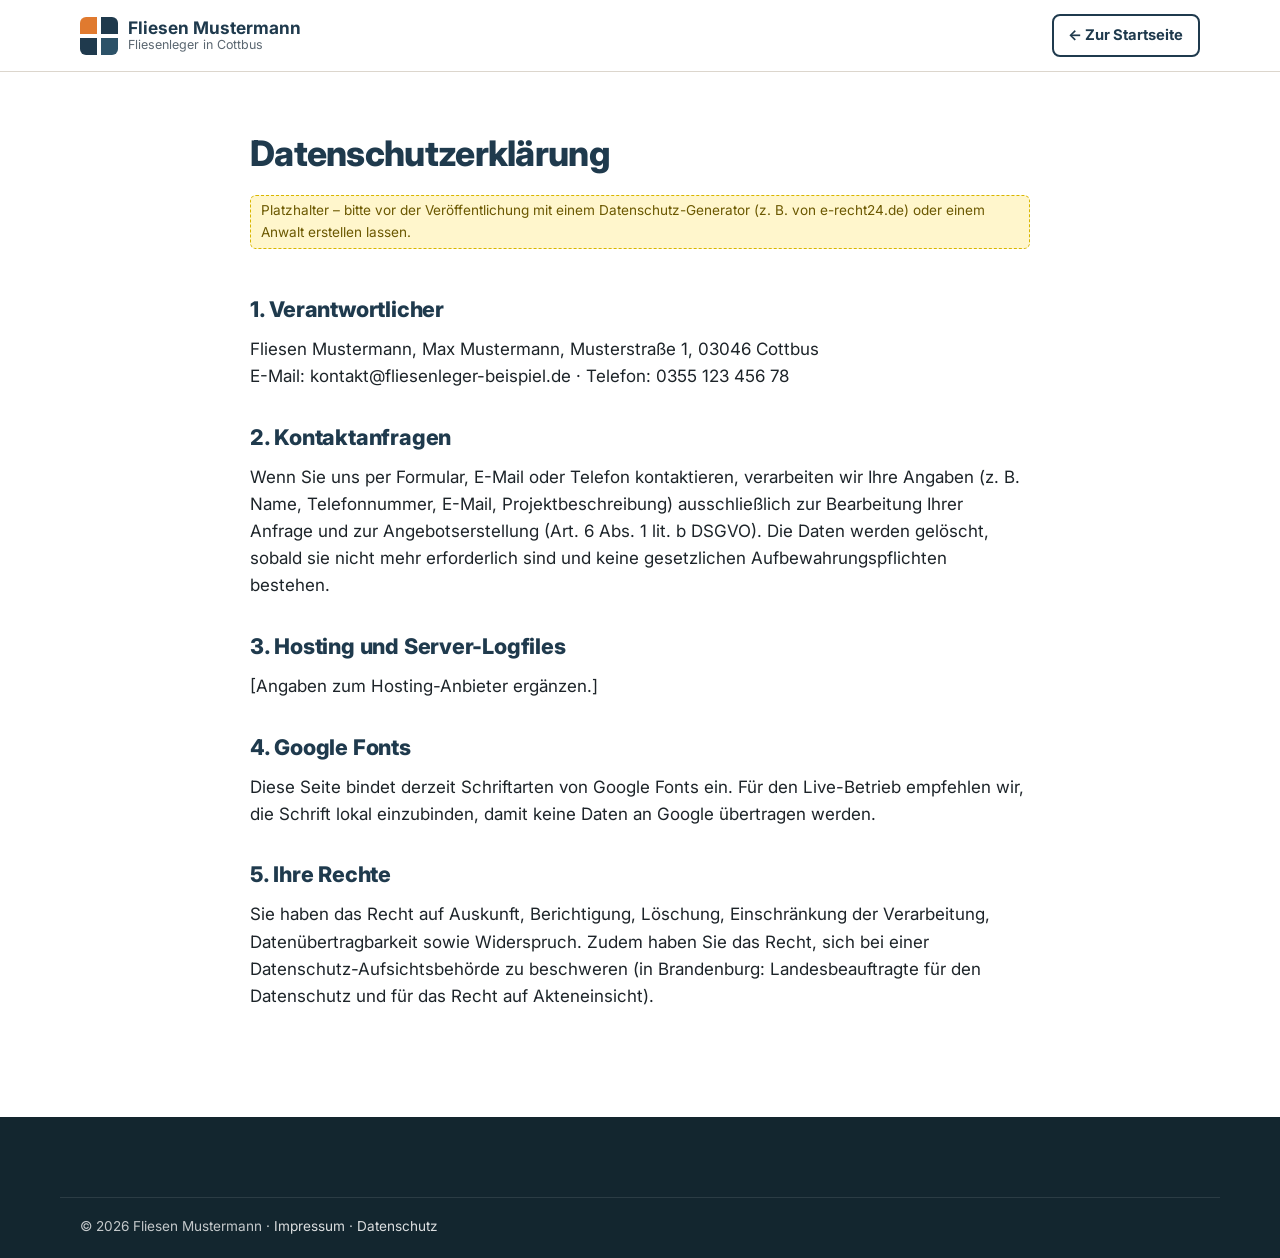
==== datenschutz.html @ 74e28499 "Website für Fliesenleger in Cottbus erstellen One-Page-Website mit Fokus auf Anfragen: Schnellanfrag" ====
<!doctype html>
<html lang="de">
<head>
  <meta charset="utf-8">
  <meta name="viewport" content="width=device-width, initial-scale=1">
  <title>Datenschutzerklärung – Fliesen Mustermann</title>
  <meta name="robots" content="noindex">
  <link rel="icon" href="img/favicon.svg" type="image/svg+xml">
  <link href="https://fonts.googleapis.com/css2?family=Inter:wght@400;500;600;700;800&display=swap" rel="stylesheet">
  <link rel="stylesheet" href="css/style.css">
</head>
<body>
  <header class="site-header">
    <div class="container header-inner">
      <a href="index.html" class="logo" aria-label="Zur Startseite">
        <span class="logo-mark" aria-hidden="true"></span>
        <span class="logo-text"><strong>Fliesen Mustermann</strong><small>Fliesenleger in Cottbus</small></span>
      </a>
      <a href="index.html" class="btn btn-ghost-dark btn-sm">← Zur Startseite</a>
    </div>
  </header>
  <main class="legal">
    <div class="container narrow">
      <h1>Datenschutzerklärung</h1>
      <p class="placeholder-note">Platzhalter – bitte vor der Veröffentlichung mit einem Datenschutz-Generator (z. B. von e-recht24.de) oder einem Anwalt erstellen lassen.</p>
      <h2>1. Verantwortlicher</h2>
      <p>Fliesen Mustermann, Max Mustermann, Musterstraße 1, 03046 Cottbus<br>E-Mail: kontakt@fliesenleger-beispiel.de · Telefon: 0355 123 456 78</p>
      <h2>2. Kontaktanfragen</h2>
      <p>Wenn Sie uns per Formular, E-Mail oder Telefon kontaktieren, verarbeiten wir Ihre Angaben (z. B. Name, Telefonnummer, E-Mail, Projektbeschreibung) ausschließlich zur Bearbeitung Ihrer Anfrage und zur Angebotserstellung (Art. 6 Abs. 1 lit. b DSGVO). Die Daten werden gelöscht, sobald sie nicht mehr erforderlich sind und keine gesetzlichen Aufbewahrungspflichten bestehen.</p>
      <h2>3. Hosting und Server-Logfiles</h2>
      <p>[Angaben zum Hosting-Anbieter ergänzen.]</p>
      <h2>4. Google Fonts</h2>
      <p>Diese Seite bindet derzeit Schriftarten von Google Fonts ein. Für den Live-Betrieb empfehlen wir, die Schrift lokal einzubinden, damit keine Daten an Google übertragen werden.</p>
      <h2>5. Ihre Rechte</h2>
      <p>Sie haben das Recht auf Auskunft, Berichtigung, Löschung, Einschränkung der Verarbeitung, Datenübertragbarkeit sowie Widerspruch. Zudem haben Sie das Recht, sich bei einer Datenschutz-Aufsichtsbehörde zu beschweren (in Brandenburg: Landesbeauftragte für den Datenschutz und für das Recht auf Akteneinsicht).</p>
    </div>
  </main>
  <footer class="site-footer">
    <p class="container copyright">© 2026 Fliesen Mustermann · <a href="impressum.html">Impressum</a> · <a href="datenschutz.html">Datenschutz</a></p>
  </footer>
</body>
</html>
---- css/style.css ----
/* ==========================================================
   Fliesen Mustermann – Stylesheet
   Farben zentral über Variablen anpassbar.
   ========================================================== */

:root {
  --c-primary: #1f3a4d;      /* Dunkles Petrol/Schiefer */
  --c-primary-2: #2c5268;
  --c-accent: #e07a2f;       /* Terrakotta – Handlungsaufforderungen */
  --c-accent-hover: #c8661d;
  --c-bg: #ffffff;
  --c-bg-alt: #f4f1ec;       /* warmes Hellgrau wie Fugenmörtel */
  --c-text: #1d2429;
  --c-muted: #5a6670;
  --c-border: #dcd6cd;
  --radius: 10px;
  --shadow: 0 10px 30px rgba(20, 35, 45, .12);
  --container: 1160px;
  --header-h: 72px;
}

*, *::before, *::after { box-sizing: border-box; }

html { scroll-behavior: smooth; scroll-padding-top: calc(var(--header-h) + 12px); }

body {
  margin: 0;
  font-family: "Inter", system-ui, -apple-system, "Segoe UI", Roboto, sans-serif;
  font-size: 17px;
  line-height: 1.6;
  color: var(--c-text);
  background: var(--c-bg);
  -webkit-font-smoothing: antialiased;
}

img, svg { max-width: 100%; display: block; }

a { color: var(--c-primary-2); }

h1, h2, h3 { line-height: 1.2; margin: 0 0 .6em; color: var(--c-primary); }
h1 { font-size: clamp(2rem, 4.2vw, 3.1rem); font-weight: 800; letter-spacing: -.02em; }
h2 { font-size: clamp(1.6rem, 3vw, 2.3rem); font-weight: 800; letter-spacing: -.01em; }
h3 { font-size: 1.15rem; font-weight: 700; }
p  { margin: 0 0 1em; }

.container { width: 100%; max-width: var(--container); margin: 0 auto; padding: 0 20px; }
.narrow { max-width: 820px; }

.skip-link {
  position: absolute; left: -999px; top: 8px; z-index: 200;
  background: var(--c-primary); color: #fff; padding: 8px 14px; border-radius: 6px;
}
.skip-link:focus { left: 8px; }

.eyebrow {
  text-transform: uppercase; letter-spacing: .12em; font-size: .8rem; font-weight: 700;
  color: var(--c-accent); margin-bottom: .6em;
}

.placeholder-note {
  display: inline-block; font-size: .85rem; background: #fff6cc; color: #6b5800;
  border: 1px dashed #d8b600; padding: 4px 10px; border-radius: 6px;
}

/* ---------- Buttons ---------- */
.btn {
  display: inline-flex; align-items: center; justify-content: center; gap: .5em;
  font: inherit; font-weight: 700; text-decoration: none; cursor: pointer;
  border: 2px solid transparent; border-radius: 8px; padding: .75em 1.3em;
  transition: background .2s, color .2s, border-color .2s, transform .1s;
}
.btn:active { transform: translateY(1px); }
.btn svg { width: 1.1em; height: 1.1em; fill: currentColor; }
.btn-primary { background: var(--c-accent); color: #fff; }
.btn-primary:hover { background: var(--c-accent-hover); }
.btn-ghost { border-color: rgba(255,255,255,.6); color: #fff; }
.btn-ghost:hover { background: rgba(255,255,255,.12); border-color: #fff; }
.btn-ghost-dark { border-color: var(--c-primary); color: var(--c-primary); background: #fff; }
.btn-sm { padding: .5em 1em; font-size: .92rem; }
.btn-lg { padding: .9em 1.6em; font-size: 1.05rem; }
.btn-block { width: 100%; }

:focus-visible { outline: 3px solid var(--c-accent); outline-offset: 2px; }

/* ---------- Header ---------- */
.site-header {
  position: sticky; top: 0; z-index: 100; height: var(--header-h);
  background: rgba(255,255,255,.96); backdrop-filter: blur(8px);
  border-bottom: 1px solid var(--c-border);
}
.header-inner { display: flex; align-items: center; gap: 24px; height: 100%; }

.logo { display: flex; align-items: center; gap: 10px; text-decoration: none; color: var(--c-primary); margin-right: auto; }
.logo-mark {
  width: 38px; height: 38px; border-radius: 6px; flex: none;
  background:
    linear-gradient(var(--c-accent), var(--c-accent)) 0 0 / 17px 17px no-repeat,
    linear-gradient(var(--c-primary), var(--c-primary)) 21px 0 / 17px 17px no-repeat,
    linear-gradient(var(--c-primary), var(--c-primary)) 0 21px / 17px 17px no-repeat,
    linear-gradient(var(--c-primary-2), var(--c-primary-2)) 21px 21px / 17px 17px no-repeat;
}
.logo-text { display: flex; flex-direction: column; line-height: 1.15; }
.logo-text strong { font-size: 1.08rem; }
.logo-text small { font-size: .78rem; color: var(--c-muted); }

.main-nav { display: flex; align-items: center; gap: 22px; }
.main-nav a:not(.btn) { color: var(--c-text); text-decoration: none; font-weight: 500; font-size: .95rem; }
.main-nav a:not(.btn):hover { color: var(--c-accent); }

.header-phone {
  display: flex; align-items: center; gap: 8px; font-weight: 700; text-decoration: none;
  color: var(--c-primary); white-space: nowrap;
}
.header-phone svg { width: 20px; height: 20px; fill: var(--c-accent); }

.nav-toggle { display: none; background: none; border: 0; padding: 8px; cursor: pointer; }
.nav-toggle span { display: block; width: 24px; height: 2px; background: var(--c-primary); margin: 5px 0; transition: .2s; }

/* ---------- Hero ---------- */
.hero {
  position: relative; overflow: hidden; color: #fff;
  background: linear-gradient(135deg, var(--c-primary) 0%, #16303f 100%);
  padding: 80px 0 90px;
}
.hero-pattern {
  position: absolute; inset: 0; opacity: .08;
  background-image:
    linear-gradient(rgba(255,255,255,1) 2px, transparent 2px),
    linear-gradient(90deg, rgba(255,255,255,1) 2px, transparent 2px);
  background-size: 64px 64px;
  mask-image: linear-gradient(90deg, transparent 0%, #000 70%);
  -webkit-mask-image: linear-gradient(90deg, transparent 0%, #000 70%);
}
.hero-inner { position: relative; display: grid; grid-template-columns: 1.25fr .9fr; gap: 56px; align-items: center; }
.hero h1 { color: #fff; }
.hero .eyebrow { color: #f3a66a; }
.lead { font-size: 1.15rem; color: rgba(255,255,255,.85); max-width: 40em; }
.hero-cta { display: flex; flex-wrap: wrap; gap: 14px; margin: 28px 0 22px; }
.hero-trust { list-style: none; padding: 0; margin: 0; display: flex; flex-wrap: wrap; gap: 8px 22px; font-size: .95rem; color: rgba(255,255,255,.88); }

.hero-card {
  background: #fff; color: var(--c-text); border-radius: 14px; padding: 28px;
  box-shadow: 0 25px 60px rgba(0,0,0,.3);
}
.hero-card h2 { font-size: 1.4rem; margin-bottom: .2em; }
.hero-card > p { color: var(--c-muted); font-size: .95rem; }

/* ---------- Forms ---------- */
form label { display: block; font-weight: 600; font-size: .9rem; margin-bottom: 14px; color: var(--c-primary); }
form input:not([type=checkbox]), form select, form textarea {
  display: block; width: 100%; margin-top: 6px; font: inherit; font-size: 1rem; font-weight: 400;
  padding: .7em .85em; border: 1.5px solid var(--c-border); border-radius: 8px; background: #fff; color: var(--c-text);
}
form input:focus, form select:focus, form textarea:focus { border-color: var(--c-primary-2); outline: none; box-shadow: 0 0 0 3px rgba(44,82,104,.18); }
form .invalid { border-color: #c0392b !important; }
form .check { display: flex; gap: 10px; align-items: flex-start; font-weight: 400; font-size: .85rem; color: var(--c-muted); }
form .check input { margin-top: 4px; width: 18px; height: 18px; flex: none; accent-color: var(--c-accent); }
form .check.invalid span { color: #c0392b; }
.form-row { display: grid; grid-template-columns: 1fr 1fr; gap: 0 16px; }
.form-status { margin: 12px 0 0; font-size: .95rem; min-height: 1.2em; }
.form-status.ok { color: #1e7b45; font-weight: 600; }
.form-status.err { color: #c0392b; }

/* ---------- Trust Bar ---------- */
.trust-bar { background: var(--c-bg-alt); border-bottom: 1px solid var(--c-border); }
.trust-grid { display: grid; grid-template-columns: repeat(4, 1fr); gap: 20px; padding-top: 28px; padding-bottom: 28px; text-align: center; }
.trust-grid strong { display: block; font-size: 1.8rem; font-weight: 800; color: var(--c-primary); }
.trust-grid span { font-size: .92rem; color: var(--c-muted); }

/* ---------- Sections ---------- */
.section { padding: 90px 0; }
.section-alt { background: var(--c-bg-alt); }
.section-dark { background: var(--c-primary); color: rgba(255,255,255,.88); }
.section-dark h2 { color: #fff; }
.section-dark .eyebrow { color: #f3a66a; }
.section-head { text-align: center; max-width: 720px; margin: 0 auto 48px; }
.section-head p { color: var(--c-muted); }

/* Cards */
.cards { display: grid; grid-template-columns: repeat(3, 1fr); gap: 24px; }
.card {
  background: #fff; border: 1px solid var(--c-border); border-radius: var(--radius); padding: 28px;
  transition: transform .2s, box-shadow .2s, border-color .2s;
}
.card:hover { transform: translateY(-4px); box-shadow: var(--shadow); border-color: transparent; }
.card p { color: var(--c-muted); margin: 0; font-size: .97rem; }
.card-icon {
  width: 56px; height: 56px; border-radius: 12px; display: grid; place-items: center;
  background: #fbeee3; margin-bottom: 18px;
}
.card-icon svg { width: 32px; height: 32px; fill: none; stroke: var(--c-accent); stroke-width: 2.4; stroke-linecap: round; stroke-linejoin: round; }

/* Split */
.split { display: grid; grid-template-columns: 1fr 1.1fr; gap: 60px; align-items: center; }

.benefits { list-style: none; padding: 0; margin: 0; display: grid; grid-template-columns: 1fr 1fr; gap: 20px; }
.benefits li { background: #fff; border-radius: var(--radius); padding: 22px; border-left: 4px solid var(--c-accent); }
.benefits h3 { margin-bottom: .35em; }
.benefits p { margin: 0; color: var(--c-muted); font-size: .95rem; }

/* Steps */
.steps { list-style: none; padding: 0; margin: 0; display: grid; grid-template-columns: repeat(4, 1fr); gap: 24px; counter-reset: s; }
.steps li { position: relative; text-align: center; padding: 0 8px; }
.steps li:not(:last-child)::after {
  content: ""; position: absolute; top: 28px; left: calc(50% + 40px); right: calc(-50% + 40px);
  border-top: 2px dashed var(--c-border);
}
.step-no {
  display: grid; place-items: center; width: 56px; height: 56px; margin: 0 auto 16px;
  border-radius: 50%; background: var(--c-primary); color: #fff; font-weight: 800; font-size: 1.3rem;
}
.steps p { color: var(--c-muted); font-size: .95rem; }

/* Gallery – Platzhalter-Kacheln mit Fliesenmustern (durch echte Fotos ersetzen) */
.gallery { display: grid; grid-template-columns: repeat(3, 1fr); gap: 18px; }
.tile-sample {
  position: relative; margin: 0; aspect-ratio: 4 / 3; border-radius: var(--radius); overflow: hidden;
  box-shadow: 0 4px 14px rgba(0,0,0,.08);
}
.tile-sample figcaption {
  position: absolute; left: 0; right: 0; bottom: 0; padding: 40px 18px 14px; color: #fff;
  background: linear-gradient(transparent, rgba(10,20,28,.8));
  display: flex; flex-direction: column;
}
.tile-sample figcaption span { font-size: .85rem; opacity: .85; }
.tile-sample img { width: 100%; height: 100%; object-fit: cover; }

.t1 { background-color: #e9eef0; background-image:
  linear-gradient(#cdd6da 2px, transparent 2px), linear-gradient(90deg, #cdd6da 2px, transparent 2px);
  background-size: 40px 40px; }
.t2 { background-color: #d8d3cb; background-image:
  linear-gradient(#bfb8ad 2px, transparent 2px), linear-gradient(90deg, #bfb8ad 2px, transparent 2px);
  background-size: 160px 80px; }
.t3 { background-color: #f7f7f5; background-image:
  linear-gradient(#d4d4d0 2px, transparent 2px),
  linear-gradient(90deg, #d4d4d0 2px, transparent 2px),
  linear-gradient(90deg, #d4d4d0 2px, transparent 2px);
  background-size: 60px 30px, 60px 60px, 60px 60px; background-position: 0 0, 0 0, 30px 30px; }
.t4 { background-color: #a89f92; background-image:
  linear-gradient(#8d8476 3px, transparent 3px), linear-gradient(90deg, #8d8476 3px, transparent 3px);
  background-size: 90px 90px; }
.t5 { background-color: #2f3d45; background-image:
  linear-gradient(#45555e 1px, transparent 1px), linear-gradient(90deg, #45555e 1px, transparent 1px);
  background-size: 18px 18px; }
.t6 { background-color: #b88a5c; background-image:
  repeating-linear-gradient(90deg, transparent 0 158px, #8e6740 158px 160px),
  repeating-linear-gradient(0deg, transparent 0 38px, #8e6740 38px 40px),
  repeating-linear-gradient(90deg, rgba(255,255,255,.06) 0 6px, transparent 6px 14px); }

/* Reviews */
.reviews { display: grid; grid-template-columns: repeat(3, 1fr); gap: 24px; }
.review { margin: 0; background: var(--c-bg-alt); border-radius: var(--radius); padding: 26px; }
.review .stars { color: #f0a500; letter-spacing: 2px; margin-bottom: 10px; }
.review p { font-style: italic; }
.review footer { color: var(--c-muted); font-size: .92rem; font-weight: 600; }

/* Places */
.places { list-style: none; padding: 0; margin: 0; display: grid; grid-template-columns: repeat(3, 1fr); gap: 10px; }
.places li { background: rgba(255,255,255,.08); border: 1px solid rgba(255,255,255,.15); border-radius: 8px; padding: 10px 14px; font-weight: 500; }
.places li::before { content: "📍 "; }

/* FAQ */
.faq details { border-bottom: 1px solid var(--c-border); padding: 4px 0; }
.faq summary {
  cursor: pointer; list-style: none; font-weight: 700; color: var(--c-primary); padding: 16px 40px 16px 0; position: relative;
}
.faq summary::-webkit-details-marker { display: none; }
.faq summary::after {
  content: "+"; position: absolute; right: 6px; top: 50%; transform: translateY(-50%);
  font-size: 1.5rem; color: var(--c-accent); transition: transform .2s;
}
.faq details[open] summary::after { transform: translateY(-50%) rotate(45deg); }
.faq details p { color: var(--c-muted); padding-right: 40px; }

/* Contact */
.contact { align-items: start; }
.contact-list { list-style: none; padding: 0; margin: 28px 0 0; display: grid; gap: 18px; }
.contact-list li { display: flex; align-items: center; gap: 14px; }
.contact-list small { display: block; color: var(--c-muted); font-size: .8rem; text-transform: uppercase; letter-spacing: .08em; }
.contact-list a, .contact-list span:not(.ci) { font-weight: 700; color: var(--c-primary); text-decoration: none; font-size: 1.05rem; word-break: break-word; }
.ci { width: 46px; height: 46px; border-radius: 50%; background: var(--c-primary); display: grid; place-items: center; flex: none; color: #fff; }
.ci svg { width: 22px; height: 22px; fill: #fff; }
.ci svg [fill=none] { fill: none; }
.contact-form { background: #fff; padding: 32px; border-radius: 14px; box-shadow: var(--shadow); }

/* Footer */
.site-footer { background: #13262f; color: rgba(255,255,255,.75); padding: 48px 0 20px; font-size: .95rem; }
.site-footer a { color: rgba(255,255,255,.85); text-decoration: none; }
.site-footer a:hover { color: #fff; text-decoration: underline; }
.site-footer strong { color: #fff; }
.footer-grid { display: grid; grid-template-columns: repeat(3, 1fr); gap: 28px; }
.footer-grid nav { display: flex; flex-direction: column; gap: 6px; }
.copyright { margin-top: 32px; padding-top: 18px; border-top: 1px solid rgba(255,255,255,.1); font-size: .85rem; }

.mobile-cta { display: none; }

/* Legal pages */
.legal { padding: 60px 0 90px; }
.legal h1 { font-size: 2.2rem; }
.legal h2 { font-size: 1.35rem; margin-top: 1.6em; }

/* ---------- Responsive ---------- */
@media (max-width: 1060px) {
  .main-nav a:not(.btn) { font-size: .9rem; }
  .main-nav { gap: 16px; }
  .header-phone span { display: none; }
}

@media (max-width: 960px) {
  .hero-inner, .split { grid-template-columns: 1fr; gap: 40px; }
  .cards, .reviews, .gallery { grid-template-columns: 1fr 1fr; }
  .steps { grid-template-columns: 1fr 1fr; row-gap: 40px; }
  .steps li::after { display: none; }
  .trust-grid { grid-template-columns: 1fr 1fr; }

  .nav-toggle { display: block; }
  .main-nav {
    position: fixed; top: var(--header-h); left: 0; right: 0; flex-direction: column; align-items: stretch; gap: 0;
    background: #fff; border-bottom: 1px solid var(--c-border); padding: 8px 20px 20px;
    transform: translateY(-120%); transition: transform .25s; box-shadow: var(--shadow); z-index: -1;
  }
  .main-nav.open { transform: none; }
  .main-nav a:not(.btn) { padding: 14px 0; border-bottom: 1px solid var(--c-bg-alt); font-size: 1rem; }
  .main-nav .btn { margin-top: 14px; }
  .nav-toggle[aria-expanded=true] span:nth-child(1) { transform: translateY(7px) rotate(45deg); }
  .nav-toggle[aria-expanded=true] span:nth-child(2) { opacity: 0; }
  .nav-toggle[aria-expanded=true] span:nth-child(3) { transform: translateY(-7px) rotate(-45deg); }
}

@media (max-width: 640px) {
  body { font-size: 16px; padding-bottom: 72px; }
  .section { padding: 64px 0; }
  .hero { padding: 48px 0 56px; }
  .hero-cta .btn { width: 100%; }
  .hero-card, .contact-form { padding: 22px; }
  .cards, .reviews, .gallery, .benefits, .form-row, .footer-grid { grid-template-columns: 1fr; }
  .steps { grid-template-columns: 1fr; }
  .places { grid-template-columns: 1fr 1fr; }
  .logo-text small { display: none; }

  .mobile-cta {
    display: grid; grid-template-columns: 1fr 1.4fr; gap: 10px;
    position: fixed; left: 0; right: 0; bottom: 0; z-index: 90;
    padding: 10px 12px calc(10px + env(safe-area-inset-bottom));
    background: #fff; border-top: 1px solid var(--c-border); box-shadow: 0 -6px 20px rgba(0,0,0,.08);
  }
  .mobile-cta .btn { padding: .8em .6em; }
}

@media (prefers-reduced-motion: reduce) {
  html { scroll-behavior: auto; }
  *, *::before, *::after { transition: none !important; }
}
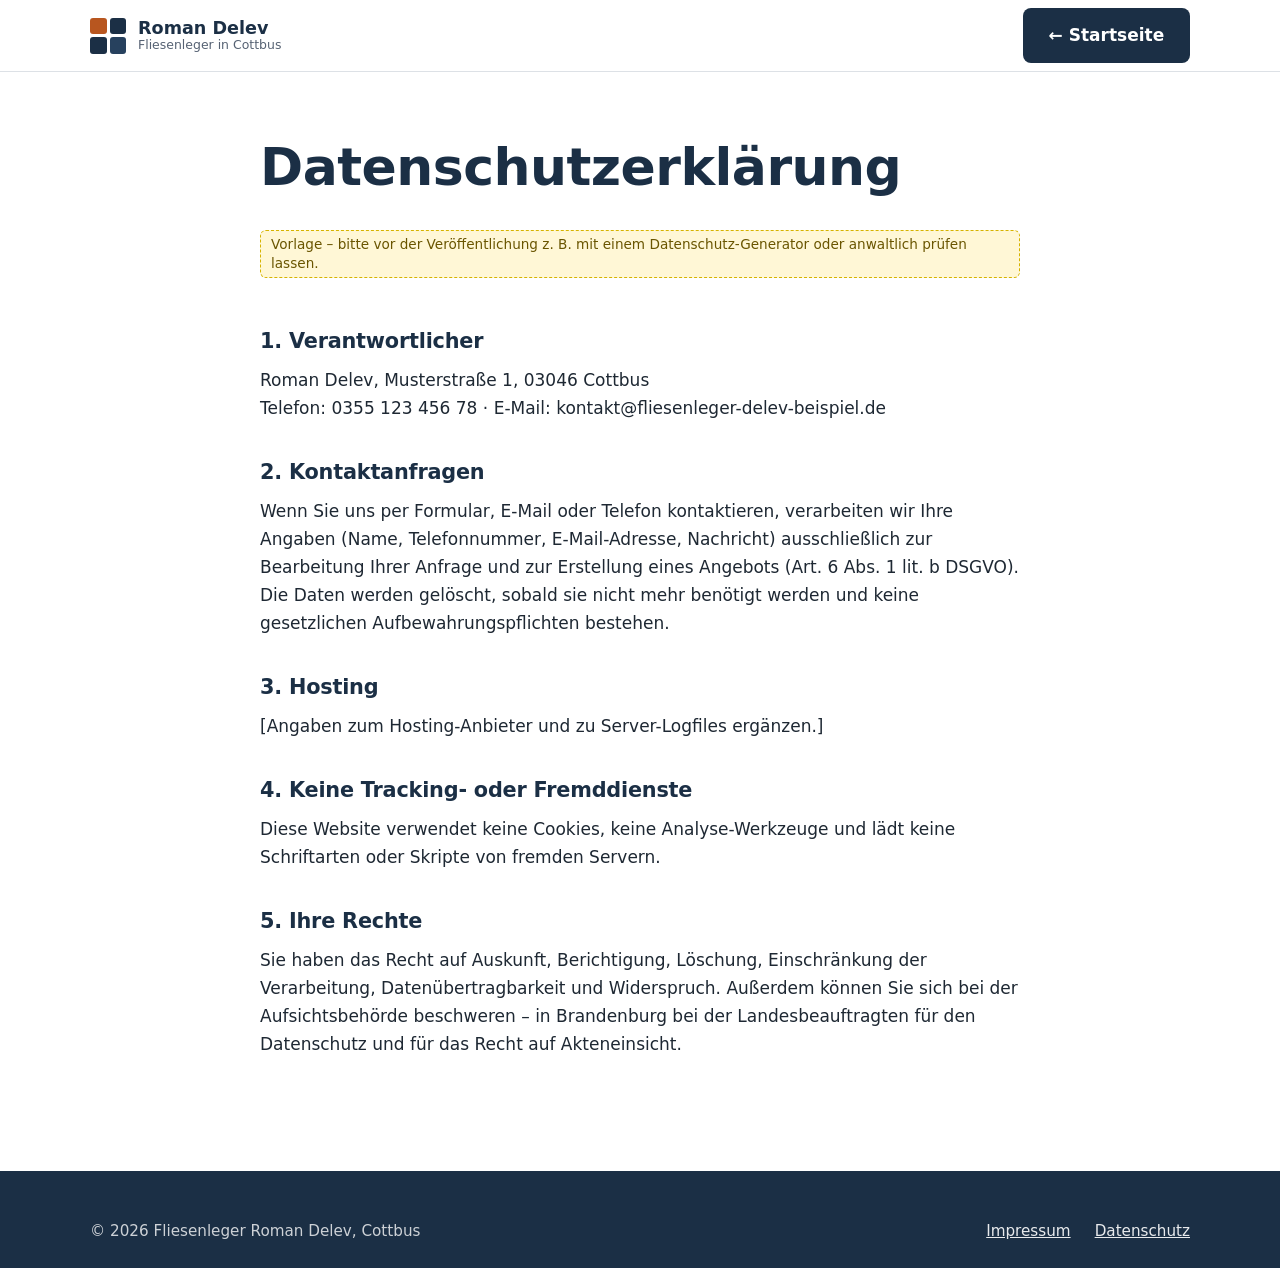
==== commit 38c0a966: "Website für Fliesenleger Roman Delev neu aufbauen One-Pager mit Start, Leistungen, Über uns, Referen" ====
--- a/datenschutz.html
+++ b/datenschutz.html
@@ -3,40 +3,42 @@
 <head>
   <meta charset="utf-8">
   <meta name="viewport" content="width=device-width, initial-scale=1">
-  <title>Datenschutzerklärung – Fliesen Mustermann</title>
+  <title>Datenschutzerklärung – Fliesenleger Roman Delev, Cottbus</title>
   <meta name="robots" content="noindex">
   <link rel="icon" href="img/favicon.svg" type="image/svg+xml">
-  <link href="https://fonts.googleapis.com/css2?family=Inter:wght@400;500;600;700;800&display=swap" rel="stylesheet">
   <link rel="stylesheet" href="css/style.css">
 </head>
 <body>
   <header class="site-header">
     <div class="container header-inner">
       <a href="index.html" class="logo" aria-label="Zur Startseite">
-        <span class="logo-mark" aria-hidden="true"></span>
-        <span class="logo-text"><strong>Fliesen Mustermann</strong><small>Fliesenleger in Cottbus</small></span>
+        <span class="logo-mark" aria-hidden="true"><i></i><i></i><i></i><i></i></span>
+        <span class="logo-text"><strong>Roman Delev</strong><small>Fliesenleger in Cottbus</small></span>
       </a>
-      <a href="index.html" class="btn btn-ghost-dark btn-sm">← Zur Startseite</a>
+      <a href="index.html" class="btn btn-primary">← Startseite</a>
     </div>
   </header>
   <main class="legal">
-    <div class="container narrow">
+    <div class="container">
       <h1>Datenschutzerklärung</h1>
-      <p class="placeholder-note">Platzhalter – bitte vor der Veröffentlichung mit einem Datenschutz-Generator (z. B. von e-recht24.de) oder einem Anwalt erstellen lassen.</p>
+      <p class="placeholder-note">Vorlage – bitte vor der Veröffentlichung z. B. mit einem Datenschutz-Generator oder anwaltlich prüfen lassen.</p>
       <h2>1. Verantwortlicher</h2>
-      <p>Fliesen Mustermann, Max Mustermann, Musterstraße 1, 03046 Cottbus<br>E-Mail: kontakt@fliesenleger-beispiel.de · Telefon: 0355 123 456 78</p>
+      <p>Roman Delev, Musterstraße 1, 03046 Cottbus<br>Telefon: 0355 123 456 78 · E-Mail: kontakt@fliesenleger-delev-beispiel.de</p>
       <h2>2. Kontaktanfragen</h2>
-      <p>Wenn Sie uns per Formular, E-Mail oder Telefon kontaktieren, verarbeiten wir Ihre Angaben (z. B. Name, Telefonnummer, E-Mail, Projektbeschreibung) ausschließlich zur Bearbeitung Ihrer Anfrage und zur Angebotserstellung (Art. 6 Abs. 1 lit. b DSGVO). Die Daten werden gelöscht, sobald sie nicht mehr erforderlich sind und keine gesetzlichen Aufbewahrungspflichten bestehen.</p>
-      <h2>3. Hosting und Server-Logfiles</h2>
-      <p>[Angaben zum Hosting-Anbieter ergänzen.]</p>
-      <h2>4. Google Fonts</h2>
-      <p>Diese Seite bindet derzeit Schriftarten von Google Fonts ein. Für den Live-Betrieb empfehlen wir, die Schrift lokal einzubinden, damit keine Daten an Google übertragen werden.</p>
+      <p>Wenn Sie uns per Formular, E-Mail oder Telefon kontaktieren, verarbeiten wir Ihre Angaben (Name, Telefonnummer, E-Mail-Adresse, Nachricht) ausschließlich zur Bearbeitung Ihrer Anfrage und zur Erstellung eines Angebots (Art. 6 Abs. 1 lit. b DSGVO). Die Daten werden gelöscht, sobald sie nicht mehr benötigt werden und keine gesetzlichen Aufbewahrungspflichten bestehen.</p>
+      <h2>3. Hosting</h2>
+      <p>[Angaben zum Hosting-Anbieter und zu Server-Logfiles ergänzen.]</p>
+      <h2>4. Keine Tracking- oder Fremddienste</h2>
+      <p>Diese Website verwendet keine Cookies, keine Analyse-Werkzeuge und lädt keine Schriftarten oder Skripte von fremden Servern.</p>
       <h2>5. Ihre Rechte</h2>
-      <p>Sie haben das Recht auf Auskunft, Berichtigung, Löschung, Einschränkung der Verarbeitung, Datenübertragbarkeit sowie Widerspruch. Zudem haben Sie das Recht, sich bei einer Datenschutz-Aufsichtsbehörde zu beschweren (in Brandenburg: Landesbeauftragte für den Datenschutz und für das Recht auf Akteneinsicht).</p>
+      <p>Sie haben das Recht auf Auskunft, Berichtigung, Löschung, Einschränkung der Verarbeitung, Datenübertragbarkeit und Widerspruch. Außerdem können Sie sich bei der Aufsichtsbehörde beschweren – in Brandenburg bei der Landesbeauftragten für den Datenschutz und für das Recht auf Akteneinsicht.</p>
     </div>
   </main>
   <footer class="site-footer">
-    <p class="container copyright">© 2026 Fliesen Mustermann · <a href="impressum.html">Impressum</a> · <a href="datenschutz.html">Datenschutz</a></p>
+    <div class="container footer-inner">
+      <span>© 2026 Fliesenleger Roman Delev, Cottbus</span>
+      <nav class="footer-nav" aria-label="Rechtliches"><a href="impressum.html">Impressum</a><a href="datenschutz.html">Datenschutz</a></nav>
+    </div>
   </footer>
 </body>
 </html>
--- a/css/style.css
+++ b/css/style.css
@@ -1,353 +1,275 @@
 /* ==========================================================
-   Fliesen Mustermann – Stylesheet
-   Farben zentral über Variablen anpassbar.
+   Fliesenleger Roman Delev – Stylesheet
+   Farben und Abstände zentral hier anpassen.
    ========================================================== */
 
 :root {
-  --c-primary: #1f3a4d;      /* Dunkles Petrol/Schiefer */
-  --c-primary-2: #2c5268;
-  --c-accent: #e07a2f;       /* Terrakotta – Handlungsaufforderungen */
-  --c-accent-hover: #c8661d;
-  --c-bg: #ffffff;
-  --c-bg-alt: #f4f1ec;       /* warmes Hellgrau wie Fugenmörtel */
-  --c-text: #1d2429;
-  --c-muted: #5a6670;
-  --c-border: #dcd6cd;
+  --navy: #1b2f45;          /* Dunkelblau: Kopf, Überschriften */
+  --navy-2: #27415e;
+  --grey: #f2f3f5;          /* Hellgrau: Abschnitts-Hintergrund */
+  --line: #dde1e6;
+  --text: #1e2833;
+  --muted: #566273;
+  --accent: #b8561f;        /* Warmer Akzent (Terrakotta), Kontrast zu Weiß 4.8:1 */
+  --accent-hover: #9e4718;
+  --accent-light: #f0a36b;  /* Akzent auf dunklem Grund */
+  --white: #fff;
   --radius: 10px;
-  --shadow: 0 10px 30px rgba(20, 35, 45, .12);
-  --container: 1160px;
+  --shadow: 0 12px 32px rgba(27, 47, 69, .10);
+  --container: 1140px;
   --header-h: 72px;
+  --font: system-ui, -apple-system, "Segoe UI", Roboto, "Helvetica Neue", Arial, sans-serif;
 }
 
 *, *::before, *::after { box-sizing: border-box; }
 
-html { scroll-behavior: smooth; scroll-padding-top: calc(var(--header-h) + 12px); }
+html { scroll-behavior: smooth; scroll-padding-top: calc(var(--header-h) + 8px); -webkit-text-size-adjust: 100%; }
 
 body {
   margin: 0;
-  font-family: "Inter", system-ui, -apple-system, "Segoe UI", Roboto, sans-serif;
-  font-size: 17px;
-  line-height: 1.6;
-  color: var(--c-text);
-  background: var(--c-bg);
-  -webkit-font-smoothing: antialiased;
-}
-
-img, svg { max-width: 100%; display: block; }
-
-a { color: var(--c-primary-2); }
-
-h1, h2, h3 { line-height: 1.2; margin: 0 0 .6em; color: var(--c-primary); }
-h1 { font-size: clamp(2rem, 4.2vw, 3.1rem); font-weight: 800; letter-spacing: -.02em; }
-h2 { font-size: clamp(1.6rem, 3vw, 2.3rem); font-weight: 800; letter-spacing: -.01em; }
+  font-family: var(--font);
+  font-size: 1.0625rem;
+  line-height: 1.65;
+  color: var(--text);
+  background: var(--white);
+}
+
+img, svg { display: block; max-width: 100%; }
+img { height: auto; }
+a { color: var(--navy-2); }
+address { font-style: normal; }
+code { font-size: .9em; }
+
+h1, h2, h3 { color: var(--navy); line-height: 1.2; margin: 0 0 .6em; letter-spacing: -.01em; }
+h1 { font-size: clamp(2rem, 5vw, 3.25rem); font-weight: 800; }
+h2 { font-size: clamp(1.6rem, 3.2vw, 2.25rem); font-weight: 800; }
 h3 { font-size: 1.15rem; font-weight: 700; }
 p  { margin: 0 0 1em; }
 
 .container { width: 100%; max-width: var(--container); margin: 0 auto; padding: 0 20px; }
-.narrow { max-width: 820px; }
-
-.skip-link {
-  position: absolute; left: -999px; top: 8px; z-index: 200;
-  background: var(--c-primary); color: #fff; padding: 8px 14px; border-radius: 6px;
-}
+.center { text-align: center; margin: 48px 0 0; }
+
+.sr-only { position: absolute; width: 1px; height: 1px; overflow: hidden; clip: rect(0 0 0 0); }
+.skip-link { position: absolute; left: -9999px; top: 8px; z-index: 300; background: var(--navy); color: #fff; padding: 8px 14px; border-radius: 6px; }
 .skip-link:focus { left: 8px; }
-
-.eyebrow {
-  text-transform: uppercase; letter-spacing: .12em; font-size: .8rem; font-weight: 700;
-  color: var(--c-accent); margin-bottom: .6em;
-}
+:focus-visible { outline: 3px solid var(--accent); outline-offset: 3px; }
+
+.eyebrow { margin: 0 0 .5em; font-size: .8rem; font-weight: 700; letter-spacing: .14em; text-transform: uppercase; color: var(--accent-hover); }
 
 .placeholder-note {
-  display: inline-block; font-size: .85rem; background: #fff6cc; color: #6b5800;
-  border: 1px dashed #d8b600; padding: 4px 10px; border-radius: 6px;
+  display: inline-block; font-size: .85rem; line-height: 1.4; padding: 4px 10px; border-radius: 6px;
+  background: #fff7d6; color: #6a5500; border: 1px dashed #d6b300;
 }
 
 /* ---------- Buttons ---------- */
 .btn {
   display: inline-flex; align-items: center; justify-content: center; gap: .5em;
+  min-height: 48px; padding: .7em 1.4em; border: 2px solid transparent; border-radius: 8px;
   font: inherit; font-weight: 700; text-decoration: none; cursor: pointer;
-  border: 2px solid transparent; border-radius: 8px; padding: .75em 1.3em;
-  transition: background .2s, color .2s, border-color .2s, transform .1s;
-}
-.btn:active { transform: translateY(1px); }
-.btn svg { width: 1.1em; height: 1.1em; fill: currentColor; }
-.btn-primary { background: var(--c-accent); color: #fff; }
-.btn-primary:hover { background: var(--c-accent-hover); }
-.btn-ghost { border-color: rgba(255,255,255,.6); color: #fff; }
-.btn-ghost:hover { background: rgba(255,255,255,.12); border-color: #fff; }
-.btn-ghost-dark { border-color: var(--c-primary); color: var(--c-primary); background: #fff; }
-.btn-sm { padding: .5em 1em; font-size: .92rem; }
-.btn-lg { padding: .9em 1.6em; font-size: 1.05rem; }
+  transition: background-color .2s, border-color .2s, color .2s;
+}
+.btn svg { width: 1.15em; height: 1.15em; }
+.btn-accent { background: var(--accent); color: #fff; }
+.btn-accent:hover { background: var(--accent-hover); }
+.btn-primary { background: var(--navy); color: #fff; }
+.btn-primary:hover { background: var(--navy-2); }
+.btn-outline-light { border-color: rgba(255,255,255,.55); color: #fff; }
+.btn-outline-light:hover { border-color: #fff; background: rgba(255,255,255,.1); }
+.btn-lg { font-size: 1.05rem; padding: .85em 1.7em; }
 .btn-block { width: 100%; }
-
-:focus-visible { outline: 3px solid var(--c-accent); outline-offset: 2px; }
 
 /* ---------- Header ---------- */
 .site-header {
   position: sticky; top: 0; z-index: 100; height: var(--header-h);
-  background: rgba(255,255,255,.96); backdrop-filter: blur(8px);
-  border-bottom: 1px solid var(--c-border);
-}
-.header-inner { display: flex; align-items: center; gap: 24px; height: 100%; }
-
-.logo { display: flex; align-items: center; gap: 10px; text-decoration: none; color: var(--c-primary); margin-right: auto; }
-.logo-mark {
-  width: 38px; height: 38px; border-radius: 6px; flex: none;
-  background:
-    linear-gradient(var(--c-accent), var(--c-accent)) 0 0 / 17px 17px no-repeat,
-    linear-gradient(var(--c-primary), var(--c-primary)) 21px 0 / 17px 17px no-repeat,
-    linear-gradient(var(--c-primary), var(--c-primary)) 0 21px / 17px 17px no-repeat,
-    linear-gradient(var(--c-primary-2), var(--c-primary-2)) 21px 21px / 17px 17px no-repeat;
-}
+  background: rgba(255,255,255,.97); border-bottom: 1px solid var(--line);
+}
+.header-inner { display: flex; align-items: center; gap: 32px; height: 100%; }
+
+.logo { display: flex; align-items: center; gap: 12px; margin-right: auto; color: var(--navy); text-decoration: none; }
+.logo-mark { display: grid; grid-template-columns: 1fr 1fr; gap: 3px; width: 36px; height: 36px; flex: none; }
+.logo-mark i { border-radius: 3px; background: var(--navy); }
+.logo-mark i:first-child { background: var(--accent); }
+.logo-mark i:last-child { background: var(--navy-2); }
 .logo-text { display: flex; flex-direction: column; line-height: 1.15; }
-.logo-text strong { font-size: 1.08rem; }
-.logo-text small { font-size: .78rem; color: var(--c-muted); }
-
-.main-nav { display: flex; align-items: center; gap: 22px; }
-.main-nav a:not(.btn) { color: var(--c-text); text-decoration: none; font-weight: 500; font-size: .95rem; }
-.main-nav a:not(.btn):hover { color: var(--c-accent); }
-
-.header-phone {
-  display: flex; align-items: center; gap: 8px; font-weight: 700; text-decoration: none;
-  color: var(--c-primary); white-space: nowrap;
-}
-.header-phone svg { width: 20px; height: 20px; fill: var(--c-accent); }
-
-.nav-toggle { display: none; background: none; border: 0; padding: 8px; cursor: pointer; }
-.nav-toggle span { display: block; width: 24px; height: 2px; background: var(--c-primary); margin: 5px 0; transition: .2s; }
+.logo-text strong { font-size: 1.1rem; }
+.logo-text small { font-size: .78rem; color: var(--muted); }
+
+.main-nav { display: flex; gap: 28px; }
+.main-nav a { color: var(--text); text-decoration: none; font-weight: 600; font-size: .95rem; padding: 6px 0; border-bottom: 2px solid transparent; }
+.main-nav a:hover, .main-nav a.active { color: var(--navy); border-bottom-color: var(--accent); }
+
+.header-phone { display: flex; align-items: center; gap: 8px; color: var(--navy); font-weight: 700; text-decoration: none; white-space: nowrap; }
+.header-phone svg { width: 20px; height: 20px; color: var(--accent); }
+
+.nav-toggle { display: none; width: 44px; height: 44px; padding: 10px; border: 0; background: none; cursor: pointer; }
+.nav-toggle span { display: block; height: 2px; margin: 5px 0; background: var(--navy); transition: transform .2s, opacity .2s; }
 
 /* ---------- Hero ---------- */
 .hero {
-  position: relative; overflow: hidden; color: #fff;
-  background: linear-gradient(135deg, var(--c-primary) 0%, #16303f 100%);
-  padding: 80px 0 90px;
-}
-.hero-pattern {
-  position: absolute; inset: 0; opacity: .08;
+  position: relative; color: rgba(255,255,255,.88); padding: 110px 0 120px;
+  background-color: var(--navy);
+  /* dezentes Fliesenraster */
   background-image:
-    linear-gradient(rgba(255,255,255,1) 2px, transparent 2px),
-    linear-gradient(90deg, rgba(255,255,255,1) 2px, transparent 2px);
-  background-size: 64px 64px;
-  mask-image: linear-gradient(90deg, transparent 0%, #000 70%);
-  -webkit-mask-image: linear-gradient(90deg, transparent 0%, #000 70%);
-}
-.hero-inner { position: relative; display: grid; grid-template-columns: 1.25fr .9fr; gap: 56px; align-items: center; }
+    linear-gradient(rgba(255,255,255,.05) 2px, transparent 2px),
+    linear-gradient(90deg, rgba(255,255,255,.05) 2px, transparent 2px);
+  background-size: 72px 72px;
+}
+.hero-inner > * { max-width: 820px; }
 .hero h1 { color: #fff; }
-.hero .eyebrow { color: #f3a66a; }
-.lead { font-size: 1.15rem; color: rgba(255,255,255,.85); max-width: 40em; }
-.hero-cta { display: flex; flex-wrap: wrap; gap: 14px; margin: 28px 0 22px; }
-.hero-trust { list-style: none; padding: 0; margin: 0; display: flex; flex-wrap: wrap; gap: 8px 22px; font-size: .95rem; color: rgba(255,255,255,.88); }
-
-.hero-card {
-  background: #fff; color: var(--c-text); border-radius: 14px; padding: 28px;
-  box-shadow: 0 25px 60px rgba(0,0,0,.3);
-}
-.hero-card h2 { font-size: 1.4rem; margin-bottom: .2em; }
-.hero-card > p { color: var(--c-muted); font-size: .95rem; }
-
-/* ---------- Forms ---------- */
-form label { display: block; font-weight: 600; font-size: .9rem; margin-bottom: 14px; color: var(--c-primary); }
-form input:not([type=checkbox]), form select, form textarea {
-  display: block; width: 100%; margin-top: 6px; font: inherit; font-size: 1rem; font-weight: 400;
-  padding: .7em .85em; border: 1.5px solid var(--c-border); border-radius: 8px; background: #fff; color: var(--c-text);
-}
-form input:focus, form select:focus, form textarea:focus { border-color: var(--c-primary-2); outline: none; box-shadow: 0 0 0 3px rgba(44,82,104,.18); }
-form .invalid { border-color: #c0392b !important; }
-form .check { display: flex; gap: 10px; align-items: flex-start; font-weight: 400; font-size: .85rem; color: var(--c-muted); }
-form .check input { margin-top: 4px; width: 18px; height: 18px; flex: none; accent-color: var(--c-accent); }
-form .check.invalid span { color: #c0392b; }
-.form-row { display: grid; grid-template-columns: 1fr 1fr; gap: 0 16px; }
-.form-status { margin: 12px 0 0; font-size: .95rem; min-height: 1.2em; }
-.form-status.ok { color: #1e7b45; font-weight: 600; }
+.hero .eyebrow { color: var(--accent-light); }
+.lead { font-size: 1.2rem; max-width: 38em; }
+.hero-actions { display: flex; flex-wrap: wrap; gap: 14px; margin: 32px 0 28px; }
+.hero-points { display: flex; flex-wrap: wrap; gap: 8px 28px; margin: 0; padding: 0; list-style: none; font-size: .95rem; }
+.hero-points li::before { content: "✓"; margin-right: 8px; color: var(--accent-light); font-weight: 700; }
+
+/* ---------- Abschnitte ---------- */
+.section { padding: 100px 0; }
+.section-grey { background: var(--grey); }
+.section-head { max-width: 680px; margin: 0 auto 56px; text-align: center; }
+
+/* Leistungen */
+.services { display: grid; grid-template-columns: repeat(3, 1fr); gap: 24px; }
+.service {
+  padding: 32px 28px; border: 1px solid var(--line); border-radius: var(--radius); background: #fff;
+  transition: box-shadow .2s, transform .2s;
+}
+.service:hover { box-shadow: var(--shadow); transform: translateY(-3px); }
+.service p { margin: 0; color: var(--muted); }
+.service-icon { display: grid; place-items: center; width: 60px; height: 60px; margin-bottom: 20px; border-radius: 12px; background: #fbefe6; }
+.service-icon svg { width: 32px; height: 32px; fill: none; stroke: var(--accent); stroke-width: 2.4; stroke-linecap: round; stroke-linejoin: round; }
+.service-cta { display: flex; flex-direction: column; justify-content: center; background: var(--navy); border-color: var(--navy); color: rgba(255,255,255,.85); text-decoration: none; }
+.service-cta h3 { color: #fff; }
+.service-cta p { color: rgba(255,255,255,.8); }
+.link-arrow { margin-top: 16px; color: var(--accent-light); font-weight: 700; }
+
+/* Über uns */
+.about { display: grid; grid-template-columns: 5fr 7fr; gap: 64px; align-items: center; }
+.about-img { margin: 0; }
+.about-img img { width: 100%; border-radius: var(--radius); box-shadow: var(--shadow); }
+.checklist { margin: 24px 0 0; padding: 0; list-style: none; display: grid; gap: 10px; }
+.checklist li { position: relative; padding-left: 34px; font-weight: 600; color: var(--navy); }
+.checklist li::before {
+  content: "✓"; position: absolute; left: 0; top: 1px; display: grid; place-items: center;
+  width: 24px; height: 24px; border-radius: 50%; background: var(--accent); color: #fff; font-size: .8rem;
+}
+
+/* Referenzen */
+.gallery { display: grid; grid-template-columns: repeat(3, 1fr); gap: 20px; }
+.gallery figure { position: relative; margin: 0; overflow: hidden; border-radius: var(--radius); background: var(--grey); }
+.gallery img { width: 100%; aspect-ratio: 4 / 3; object-fit: cover; transition: transform .4s; }
+.gallery figure:hover img { transform: scale(1.04); }
+.gallery figcaption {
+  position: absolute; left: 0; right: 0; bottom: 0; padding: 36px 16px 12px;
+  background: linear-gradient(transparent, rgba(15, 28, 42, .78)); color: #fff; font-weight: 600;
+}
+
+/* Ablauf */
+.steps { display: grid; grid-template-columns: repeat(4, 1fr); gap: 28px; margin: 0; padding: 0; list-style: none; }
+.steps li { position: relative; text-align: center; }
+.steps li:not(:last-child)::after {
+  content: ""; position: absolute; top: 30px; left: calc(50% + 44px); right: calc(-50% + 30px);
+  border-top: 2px dashed #c3cad3;
+}
+.step-no {
+  display: grid; place-items: center; width: 60px; height: 60px; margin: 0 auto 18px; border-radius: 50%;
+  background: var(--navy); color: #fff; font-size: 1.35rem; font-weight: 800;
+}
+.steps p { margin: 0; color: var(--muted); }
+
+/* Kontakt */
+.contact { display: grid; grid-template-columns: 1fr 1fr; gap: 64px; align-items: start; }
+.contact-list { display: grid; gap: 22px; margin: 32px 0 0; padding: 0; list-style: none; }
+.contact-list li { display: flex; gap: 16px; align-items: flex-start; }
+.contact-list small { display: block; font-size: .78rem; font-weight: 700; letter-spacing: .08em; text-transform: uppercase; color: var(--muted); }
+.contact-list a, .contact-list address, .contact-list span:not(.ci) { color: var(--navy); font-weight: 600; text-decoration: none; overflow-wrap: anywhere; }
+.contact-list a:hover { color: var(--accent); }
+.ci { display: grid; place-items: center; width: 46px; height: 46px; flex: none; border-radius: 50%; background: var(--grey); color: var(--accent); }
+.ci svg { width: 22px; height: 22px; }
+
+.contact-form { padding: 36px; border-radius: 14px; background: #fff; border: 1px solid var(--line); box-shadow: var(--shadow); }
+.contact-form label { display: block; margin: 0 0 6px; font-weight: 600; font-size: .92rem; color: var(--navy); }
+.contact-form input:not([type=checkbox]), .contact-form textarea {
+  display: block; width: 100%; margin: 0 0 18px; padding: .75em .9em;
+  font: inherit; font-size: 1rem; color: var(--text); background: #fff;
+  border: 1.5px solid #c9d0d8; border-radius: 8px;
+}
+.contact-form textarea { resize: vertical; min-height: 130px; }
+.contact-form input:focus, .contact-form textarea:focus { outline: none; border-color: var(--navy-2); box-shadow: 0 0 0 3px rgba(39, 65, 94, .18); }
+.contact-form .invalid { border-color: #c0392b !important; }
+.contact-form .check { display: flex; gap: 10px; align-items: flex-start; margin: 4px 0 22px; font-weight: 400; font-size: .88rem; color: var(--muted); }
+.contact-form .check input { width: 20px; height: 20px; margin: 2px 0 0; flex: none; accent-color: var(--accent); }
+.contact-form .check.invalid span { color: #c0392b; }
+.form-status { min-height: 1.4em; margin: 14px 0 0; font-weight: 600; }
+.form-status.ok { color: #1d7a45; }
 .form-status.err { color: #c0392b; }
-
-/* ---------- Trust Bar ---------- */
-.trust-bar { background: var(--c-bg-alt); border-bottom: 1px solid var(--c-border); }
-.trust-grid { display: grid; grid-template-columns: repeat(4, 1fr); gap: 20px; padding-top: 28px; padding-bottom: 28px; text-align: center; }
-.trust-grid strong { display: block; font-size: 1.8rem; font-weight: 800; color: var(--c-primary); }
-.trust-grid span { font-size: .92rem; color: var(--c-muted); }
-
-/* ---------- Sections ---------- */
-.section { padding: 90px 0; }
-.section-alt { background: var(--c-bg-alt); }
-.section-dark { background: var(--c-primary); color: rgba(255,255,255,.88); }
-.section-dark h2 { color: #fff; }
-.section-dark .eyebrow { color: #f3a66a; }
-.section-head { text-align: center; max-width: 720px; margin: 0 auto 48px; }
-.section-head p { color: var(--c-muted); }
-
-/* Cards */
-.cards { display: grid; grid-template-columns: repeat(3, 1fr); gap: 24px; }
-.card {
-  background: #fff; border: 1px solid var(--c-border); border-radius: var(--radius); padding: 28px;
-  transition: transform .2s, box-shadow .2s, border-color .2s;
-}
-.card:hover { transform: translateY(-4px); box-shadow: var(--shadow); border-color: transparent; }
-.card p { color: var(--c-muted); margin: 0; font-size: .97rem; }
-.card-icon {
-  width: 56px; height: 56px; border-radius: 12px; display: grid; place-items: center;
-  background: #fbeee3; margin-bottom: 18px;
-}
-.card-icon svg { width: 32px; height: 32px; fill: none; stroke: var(--c-accent); stroke-width: 2.4; stroke-linecap: round; stroke-linejoin: round; }
-
-/* Split */
-.split { display: grid; grid-template-columns: 1fr 1.1fr; gap: 60px; align-items: center; }
-
-.benefits { list-style: none; padding: 0; margin: 0; display: grid; grid-template-columns: 1fr 1fr; gap: 20px; }
-.benefits li { background: #fff; border-radius: var(--radius); padding: 22px; border-left: 4px solid var(--c-accent); }
-.benefits h3 { margin-bottom: .35em; }
-.benefits p { margin: 0; color: var(--c-muted); font-size: .95rem; }
-
-/* Steps */
-.steps { list-style: none; padding: 0; margin: 0; display: grid; grid-template-columns: repeat(4, 1fr); gap: 24px; counter-reset: s; }
-.steps li { position: relative; text-align: center; padding: 0 8px; }
-.steps li:not(:last-child)::after {
-  content: ""; position: absolute; top: 28px; left: calc(50% + 40px); right: calc(-50% + 40px);
-  border-top: 2px dashed var(--c-border);
-}
-.step-no {
-  display: grid; place-items: center; width: 56px; height: 56px; margin: 0 auto 16px;
-  border-radius: 50%; background: var(--c-primary); color: #fff; font-weight: 800; font-size: 1.3rem;
-}
-.steps p { color: var(--c-muted); font-size: .95rem; }
-
-/* Gallery – Platzhalter-Kacheln mit Fliesenmustern (durch echte Fotos ersetzen) */
-.gallery { display: grid; grid-template-columns: repeat(3, 1fr); gap: 18px; }
-.tile-sample {
-  position: relative; margin: 0; aspect-ratio: 4 / 3; border-radius: var(--radius); overflow: hidden;
-  box-shadow: 0 4px 14px rgba(0,0,0,.08);
-}
-.tile-sample figcaption {
-  position: absolute; left: 0; right: 0; bottom: 0; padding: 40px 18px 14px; color: #fff;
-  background: linear-gradient(transparent, rgba(10,20,28,.8));
-  display: flex; flex-direction: column;
-}
-.tile-sample figcaption span { font-size: .85rem; opacity: .85; }
-.tile-sample img { width: 100%; height: 100%; object-fit: cover; }
-
-.t1 { background-color: #e9eef0; background-image:
-  linear-gradient(#cdd6da 2px, transparent 2px), linear-gradient(90deg, #cdd6da 2px, transparent 2px);
-  background-size: 40px 40px; }
-.t2 { background-color: #d8d3cb; background-image:
-  linear-gradient(#bfb8ad 2px, transparent 2px), linear-gradient(90deg, #bfb8ad 2px, transparent 2px);
-  background-size: 160px 80px; }
-.t3 { background-color: #f7f7f5; background-image:
-  linear-gradient(#d4d4d0 2px, transparent 2px),
-  linear-gradient(90deg, #d4d4d0 2px, transparent 2px),
-  linear-gradient(90deg, #d4d4d0 2px, transparent 2px);
-  background-size: 60px 30px, 60px 60px, 60px 60px; background-position: 0 0, 0 0, 30px 30px; }
-.t4 { background-color: #a89f92; background-image:
-  linear-gradient(#8d8476 3px, transparent 3px), linear-gradient(90deg, #8d8476 3px, transparent 3px);
-  background-size: 90px 90px; }
-.t5 { background-color: #2f3d45; background-image:
-  linear-gradient(#45555e 1px, transparent 1px), linear-gradient(90deg, #45555e 1px, transparent 1px);
-  background-size: 18px 18px; }
-.t6 { background-color: #b88a5c; background-image:
-  repeating-linear-gradient(90deg, transparent 0 158px, #8e6740 158px 160px),
-  repeating-linear-gradient(0deg, transparent 0 38px, #8e6740 38px 40px),
-  repeating-linear-gradient(90deg, rgba(255,255,255,.06) 0 6px, transparent 6px 14px); }
-
-/* Reviews */
-.reviews { display: grid; grid-template-columns: repeat(3, 1fr); gap: 24px; }
-.review { margin: 0; background: var(--c-bg-alt); border-radius: var(--radius); padding: 26px; }
-.review .stars { color: #f0a500; letter-spacing: 2px; margin-bottom: 10px; }
-.review p { font-style: italic; }
-.review footer { color: var(--c-muted); font-size: .92rem; font-weight: 600; }
-
-/* Places */
-.places { list-style: none; padding: 0; margin: 0; display: grid; grid-template-columns: repeat(3, 1fr); gap: 10px; }
-.places li { background: rgba(255,255,255,.08); border: 1px solid rgba(255,255,255,.15); border-radius: 8px; padding: 10px 14px; font-weight: 500; }
-.places li::before { content: "📍 "; }
-
-/* FAQ */
-.faq details { border-bottom: 1px solid var(--c-border); padding: 4px 0; }
-.faq summary {
-  cursor: pointer; list-style: none; font-weight: 700; color: var(--c-primary); padding: 16px 40px 16px 0; position: relative;
-}
-.faq summary::-webkit-details-marker { display: none; }
-.faq summary::after {
-  content: "+"; position: absolute; right: 6px; top: 50%; transform: translateY(-50%);
-  font-size: 1.5rem; color: var(--c-accent); transition: transform .2s;
-}
-.faq details[open] summary::after { transform: translateY(-50%) rotate(45deg); }
-.faq details p { color: var(--c-muted); padding-right: 40px; }
-
-/* Contact */
-.contact { align-items: start; }
-.contact-list { list-style: none; padding: 0; margin: 28px 0 0; display: grid; gap: 18px; }
-.contact-list li { display: flex; align-items: center; gap: 14px; }
-.contact-list small { display: block; color: var(--c-muted); font-size: .8rem; text-transform: uppercase; letter-spacing: .08em; }
-.contact-list a, .contact-list span:not(.ci) { font-weight: 700; color: var(--c-primary); text-decoration: none; font-size: 1.05rem; word-break: break-word; }
-.ci { width: 46px; height: 46px; border-radius: 50%; background: var(--c-primary); display: grid; place-items: center; flex: none; color: #fff; }
-.ci svg { width: 22px; height: 22px; fill: #fff; }
-.ci svg [fill=none] { fill: none; }
-.contact-form { background: #fff; padding: 32px; border-radius: 14px; box-shadow: var(--shadow); }
+.form-hint { margin: 0; font-size: .82rem; color: var(--muted); }
 
 /* Footer */
-.site-footer { background: #13262f; color: rgba(255,255,255,.75); padding: 48px 0 20px; font-size: .95rem; }
-.site-footer a { color: rgba(255,255,255,.85); text-decoration: none; }
-.site-footer a:hover { color: #fff; text-decoration: underline; }
+.site-footer { padding: 48px 0 24px; background: var(--navy); color: rgba(255,255,255,.78); font-size: .95rem; }
+.site-footer a { color: rgba(255,255,255,.9); }
 .site-footer strong { color: #fff; }
-.footer-grid { display: grid; grid-template-columns: repeat(3, 1fr); gap: 28px; }
-.footer-grid nav { display: flex; flex-direction: column; gap: 6px; }
-.copyright { margin-top: 32px; padding-top: 18px; border-top: 1px solid rgba(255,255,255,.1); font-size: .85rem; }
-
-.mobile-cta { display: none; }
-
-/* Legal pages */
-.legal { padding: 60px 0 90px; }
-.legal h1 { font-size: 2.2rem; }
-.legal h2 { font-size: 1.35rem; margin-top: 1.6em; }
-
-/* ---------- Responsive ---------- */
-@media (max-width: 1060px) {
-  .main-nav a:not(.btn) { font-size: .9rem; }
-  .main-nav { gap: 16px; }
+.footer-inner { display: flex; flex-wrap: wrap; justify-content: space-between; gap: 24px; }
+.footer-nav { display: flex; gap: 24px; }
+.copyright { margin-top: 32px; padding-top: 20px; border-top: 1px solid rgba(255,255,255,.12); font-size: .85rem; }
+
+.mobile-bar { display: none; }
+
+/* Rechtliche Seiten */
+.legal { padding: 64px 0 96px; }
+.legal .container { max-width: 800px; }
+.legal h2 { font-size: 1.3rem; margin-top: 1.8em; }
+
+/* ---------- Responsiv ---------- */
+@media (max-width: 1000px) {
   .header-phone span { display: none; }
-}
-
-@media (max-width: 960px) {
-  .hero-inner, .split { grid-template-columns: 1fr; gap: 40px; }
-  .cards, .reviews, .gallery { grid-template-columns: 1fr 1fr; }
+  .main-nav { gap: 20px; }
+}
+
+@media (max-width: 860px) {
+  .nav-toggle { display: block; }
+  .header-phone { display: none; }
+  .main-nav {
+    position: fixed; top: var(--header-h); left: 0; right: 0; z-index: -1;
+    flex-direction: column; gap: 0; padding: 8px 20px 20px; background: #fff;
+    border-bottom: 1px solid var(--line); box-shadow: var(--shadow);
+    transform: translateY(-110%); visibility: hidden; transition: transform .25s, visibility .25s;
+  }
+  .main-nav.open { transform: none; visibility: visible; }
+  .main-nav a { padding: 14px 0; border-bottom: 1px solid var(--grey); font-size: 1.05rem; }
+  .nav-toggle[aria-expanded="true"] span:nth-child(1) { transform: translateY(7px) rotate(45deg); }
+  .nav-toggle[aria-expanded="true"] span:nth-child(2) { opacity: 0; }
+  .nav-toggle[aria-expanded="true"] span:nth-child(3) { transform: translateY(-7px) rotate(-45deg); }
+
+  .services, .gallery { grid-template-columns: 1fr 1fr; }
+  .about, .contact { grid-template-columns: 1fr; gap: 40px; }
+  .about-img { max-width: 420px; }
   .steps { grid-template-columns: 1fr 1fr; row-gap: 40px; }
   .steps li::after { display: none; }
-  .trust-grid { grid-template-columns: 1fr 1fr; }
-
-  .nav-toggle { display: block; }
-  .main-nav {
-    position: fixed; top: var(--header-h); left: 0; right: 0; flex-direction: column; align-items: stretch; gap: 0;
-    background: #fff; border-bottom: 1px solid var(--c-border); padding: 8px 20px 20px;
-    transform: translateY(-120%); transition: transform .25s; box-shadow: var(--shadow); z-index: -1;
+}
+
+@media (max-width: 600px) {
+  body { font-size: 1rem; padding-bottom: 76px; }
+  .section { padding: 72px 0; }
+  .hero { padding: 64px 0 72px; }
+  .hero-actions .btn { width: 100%; }
+  .services, .gallery, .steps { grid-template-columns: 1fr; }
+  .contact-form { padding: 24px 20px; }
+  .footer-inner { flex-direction: column; }
+
+  .mobile-bar {
+    position: fixed; left: 0; right: 0; bottom: 0; z-index: 90;
+    display: grid; grid-template-columns: 1fr 1fr; gap: 10px;
+    padding: 10px 12px calc(10px + env(safe-area-inset-bottom));
+    background: #fff; border-top: 1px solid var(--line); box-shadow: 0 -6px 18px rgba(0,0,0,.08);
   }
-  .main-nav.open { transform: none; }
-  .main-nav a:not(.btn) { padding: 14px 0; border-bottom: 1px solid var(--c-bg-alt); font-size: 1rem; }
-  .main-nav .btn { margin-top: 14px; }
-  .nav-toggle[aria-expanded=true] span:nth-child(1) { transform: translateY(7px) rotate(45deg); }
-  .nav-toggle[aria-expanded=true] span:nth-child(2) { opacity: 0; }
-  .nav-toggle[aria-expanded=true] span:nth-child(3) { transform: translateY(-7px) rotate(-45deg); }
-}
-
-@media (max-width: 640px) {
-  body { font-size: 16px; padding-bottom: 72px; }
-  .section { padding: 64px 0; }
-  .hero { padding: 48px 0 56px; }
-  .hero-cta .btn { width: 100%; }
-  .hero-card, .contact-form { padding: 22px; }
-  .cards, .reviews, .gallery, .benefits, .form-row, .footer-grid { grid-template-columns: 1fr; }
-  .steps { grid-template-columns: 1fr; }
-  .places { grid-template-columns: 1fr 1fr; }
-  .logo-text small { display: none; }
-
-  .mobile-cta {
-    display: grid; grid-template-columns: 1fr 1.4fr; gap: 10px;
-    position: fixed; left: 0; right: 0; bottom: 0; z-index: 90;
-    padding: 10px 12px calc(10px + env(safe-area-inset-bottom));
-    background: #fff; border-top: 1px solid var(--c-border); box-shadow: 0 -6px 20px rgba(0,0,0,.08);
-  }
-  .mobile-cta .btn { padding: .8em .6em; }
 }
 
 @media (prefers-reduced-motion: reduce) {
   html { scroll-behavior: auto; }
   *, *::before, *::after { transition: none !important; }
 }
+
+@media print {
+  .site-header { position: static; }
+  .mobile-bar, .nav-toggle { display: none; }
+}
